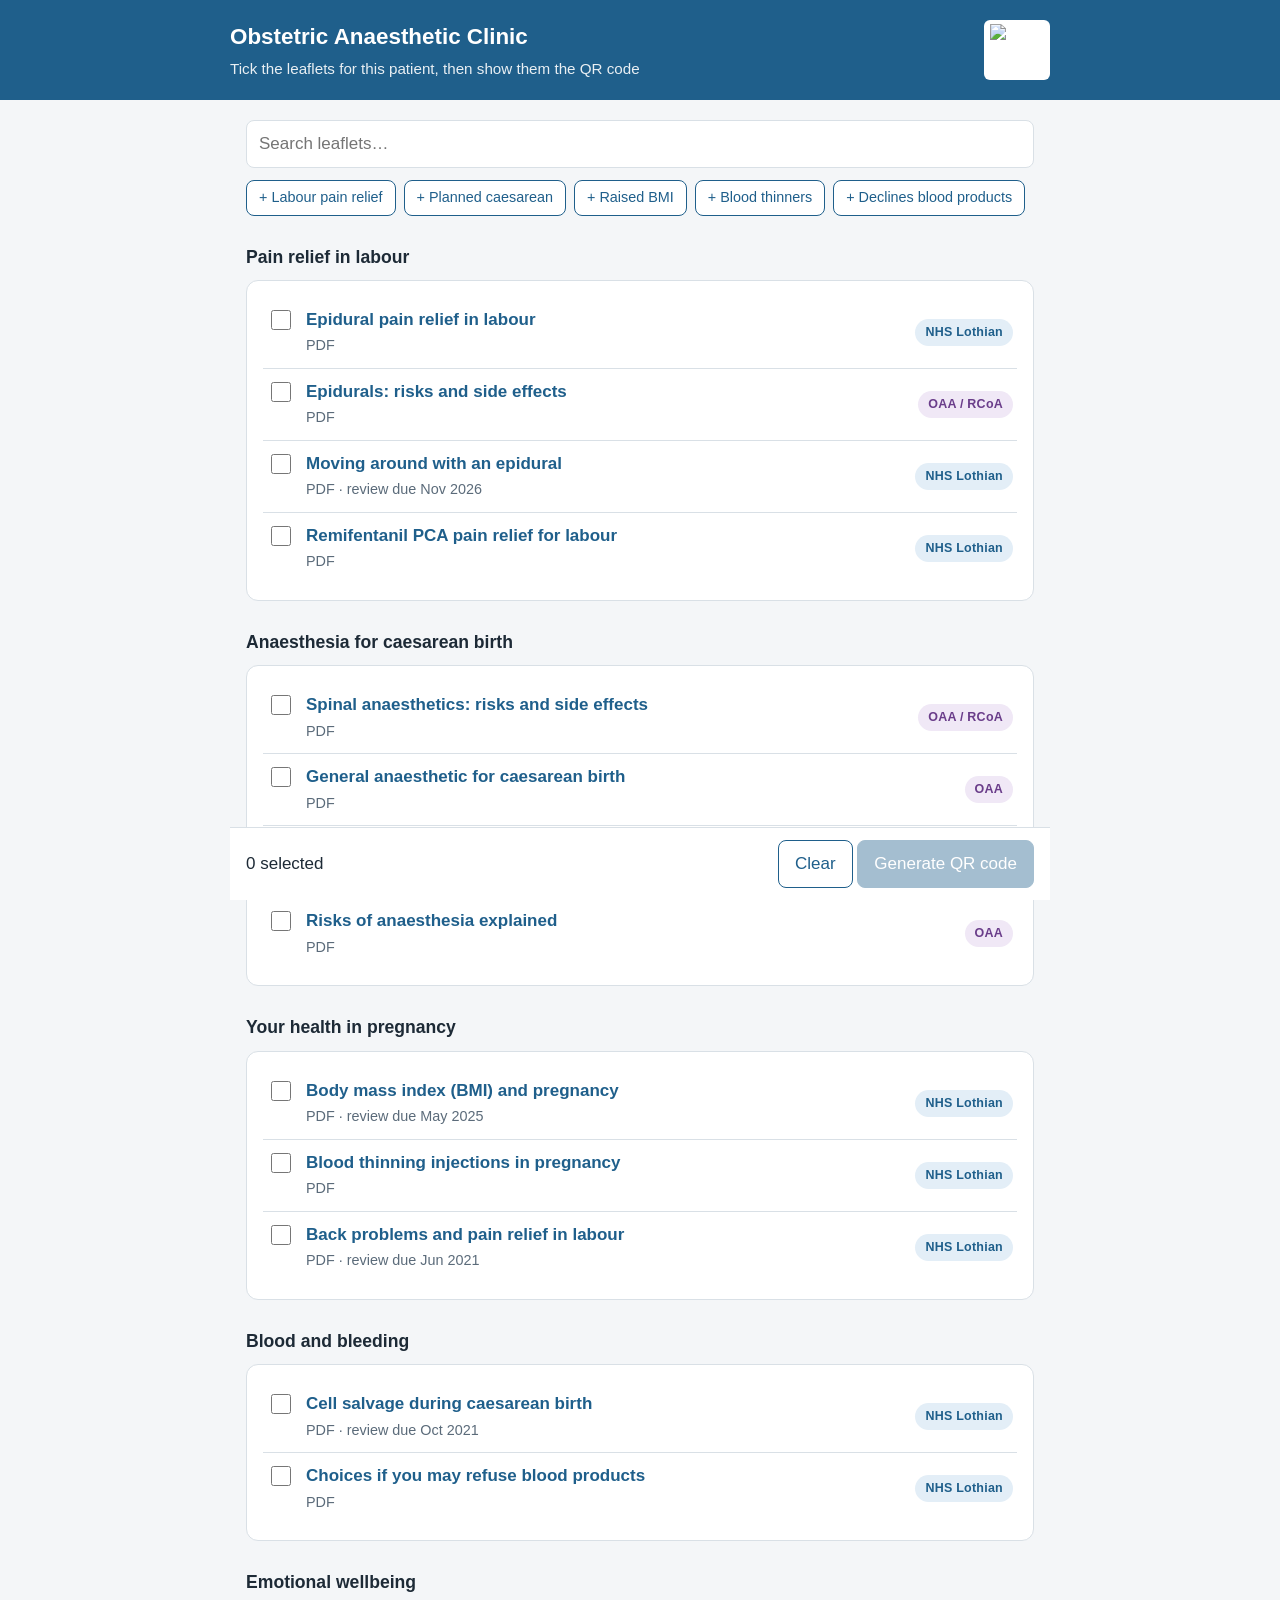
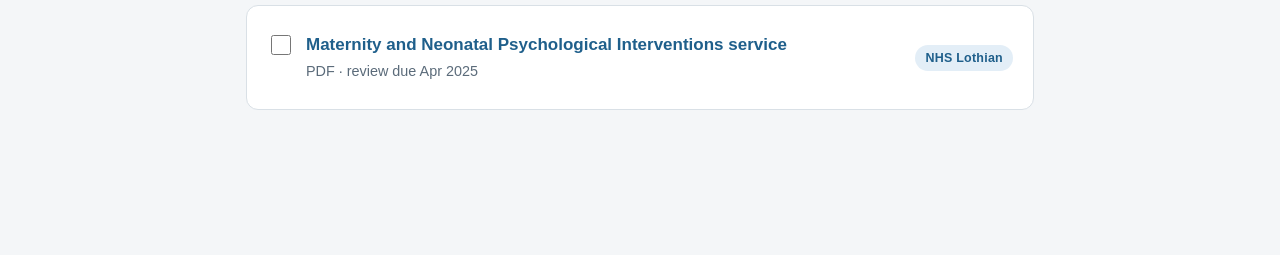
==== clinic.html @ af9a9899 "Add files via upload" ====
<!doctype html>
<html lang="en">
<head>
  <meta charset="utf-8">
  <meta name="viewport" content="width=device-width, initial-scale=1">
  <meta name="robots" content="noindex">
  <title>Obstetric Anaesthetic Clinic – Leaflets</title>
  <link rel="stylesheet" href="style.css">
  <script src="qrcode.js"></script>
</head>
<body>
  <header>
    <div class="inner"><div>
    <h1 id="clinic-name">Obstetric Anaesthetic Clinic</h1>
    <p>Tick the leaflets for this patient, then show them the QR code</p>
    </div><img class="logo" id="logo" alt="" hidden></div>
  </header>

  <main>
    <div id="picker">
      <div class="toolbar">
        <input type="search" id="search" placeholder="Search leaflets…" aria-label="Search leaflets">
      </div>
      <div class="bundles" id="bundles"></div>
      <div id="groups"></div>

      <div class="sticky">
        <span id="count">0 selected</span>
        <span>
          <button class="secondary" id="clear">Clear</button>
          <button id="generate" disabled>Generate QR code</button>
        </span>
      </div>
    </div>

    <section id="result" class="result" hidden>
      <h2>Ask the patient to scan this with their phone camera</h2>
      <div id="qr"></div>
      <p id="chosen-summary" class="note"></p>
      <p class="link-box" id="link"></p>
      <p class="no-print">
        <button class="secondary" id="copy">Copy link</button>
        <button class="secondary" id="print">Print for patient</button>
        <button id="next">Next patient</button>
      </p>
    </section>
  </main>

  <script src="leaflets.js"></script>
  <script>
    const cfg = window.LEAFLET_CONFIG;
    if (cfg.logo) { const lg = document.getElementById('logo'); lg.src = cfg.logo; lg.alt = 'Logo'; lg.hidden = false; }
    document.getElementById('clinic-name').textContent = cfg.clinicName;
    const byId = Object.fromEntries(cfg.leaflets.map(l => [l.id, l]));
    const selected = new Set();

    // Build grouped checklist
    const groups = document.getElementById('groups');
    cfg.categories.forEach(cat => {
      const items = cfg.leaflets.filter(l => l.category === cat);
      if (!items.length) return;
      const h = document.createElement('h2');
      h.textContent = cat;
      const box = document.createElement('div');
      box.className = 'card';
      items.forEach(l => {
        const row = document.createElement('label');
        row.className = 'leaflet-row';
        row.dataset.search = (l.title + ' ' + l.source + ' ' + cat).toLowerCase();
        row.innerHTML = `<input type="checkbox" value="${l.id}"><span class="text"><span class="title"></span><br><span class="meta"></span></span><span class="badge"></span>`;
        row.querySelector('.title').textContent = l.title;
        row.querySelector('.meta').textContent = (l.file ? 'PDF' : 'Web page') +
          (l.review ? ` · review due ${l.review}` : '');
        const src = (cfg.sources || {})[l.source] || {};
        const badge = row.querySelector('.badge');
        badge.classList.add(src.style || 'a');
        badge.title = l.source;
        if (src.logo) {
          const img = document.createElement('img');
          img.src = src.logo; img.alt = l.source;
          badge.classList.add('has-logo');
          badge.appendChild(img);
        } else {
          badge.textContent = l.source;
        }
        row.querySelector('input').addEventListener('change', e => {
          e.target.checked ? selected.add(l.id) : selected.delete(l.id);
          update();
        });
        box.appendChild(row);
      });
      const section = document.createElement('section');
      section.append(h, box);
      groups.appendChild(section);
    });

    // Bundles
    const bundles = document.getElementById('bundles');
    (cfg.bundles || []).forEach(b => {
      const btn = document.createElement('button');
      btn.className = 'secondary';
      btn.textContent = '+ ' + b.name;
      btn.onclick = () => { b.ids.forEach(id => byId[id] && selected.add(id)); syncBoxes(); };
      bundles.appendChild(btn);
    });

    // Search
    document.getElementById('search').addEventListener('input', e => {
      const q = e.target.value.toLowerCase();
      document.querySelectorAll('.leaflet-row').forEach(r => {
        r.style.display = r.dataset.search.includes(q) ? '' : 'none';
      });
      document.querySelectorAll('#groups section').forEach(s => {
        const any = [...s.querySelectorAll('.leaflet-row')].some(r => r.style.display !== 'none');
        s.style.display = any ? '' : 'none';
      });
    });

    function syncBoxes() {
      document.querySelectorAll('.leaflet-row input').forEach(i => i.checked = selected.has(i.value));
      update();
    }
    function update() {
      document.getElementById('count').textContent = `${selected.size} selected`;
      document.getElementById('generate').disabled = selected.size === 0;
    }

    // Generate link + QR
    let link = '';
    document.getElementById('generate').onclick = () => {
      const ids = cfg.leaflets.map(l => l.id).filter(id => selected.has(id)); // stable order
      const url = new URL('index.html', location.href);
      url.search = '?l=' + ids.join(',');
      link = url.toString();

      const qr = document.getElementById('qr');
      const code = qrcode(0, 'M');
      code.addData(link);
      code.make();
      qr.innerHTML = code.createSvgTag({ cellSize: 6, margin: 2, scalable: false });

      document.getElementById('link').textContent = link;
      document.getElementById('chosen-summary').textContent =
        ids.map(id => byId[id].title).join(' · ');
      document.getElementById('picker').hidden = true;
      document.getElementById('result').hidden = false;
      window.scrollTo(0, 0);
    };

    document.getElementById('copy').onclick = async () => {
      try { await navigator.clipboard.writeText(link); document.getElementById('copy').textContent = 'Copied'; }
      catch { prompt('Copy this link:', link); }
    };
    document.getElementById('clear').onclick = () => { selected.clear(); syncBoxes(); };
    document.getElementById('print').onclick = () => window.print();
    document.getElementById('next').onclick = () => {
      selected.clear(); syncBoxes();
      document.getElementById('search').value = '';
      document.getElementById('search').dispatchEvent(new Event('input'));
      document.getElementById('copy').textContent = 'Copy link';
      document.getElementById('result').hidden = true;
      document.getElementById('picker').hidden = false;
    };
  </script>
</body>
</html>
---- style.css ----
:root {
  --bg: #f4f6f8;
  --card: #ffffff;
  --text: #1d2a36;
  --muted: #5b6b7a;
  --line: #d9e0e6;
  --accent: #1f5f8b;
  --accent-soft: #e6f0f7;
  --good: #1e7a4f;
  --radius: 12px;
  --header: #1f5f8b;
  --on-accent: #ffffff;
  --src-a: #1f5f8b; --src-a-bg: #e3eef7;
  --src-b: #6a3d8a; --src-b-bg: #f0e8f6;
}
@media (prefers-color-scheme: dark) {
  :root:not([data-theme="light"]) {
    --bg: #111a22; --card: #1a2530; --text: #e4ebf1; --muted: #9aabba;
    --line: #2c3a47; --accent: #6fb0dc; --accent-soft: #1d3345; --header: #173f5c; --on-accent: #0d1a24; --src-a: #9ccbeb; --src-a-bg: #1d3345; --src-b: #d3b3ea; --src-b-bg: #33254a; color-scheme: dark;
  }
}
:root[data-theme="dark"] {
  --bg: #111a22; --card: #1a2530; --text: #e4ebf1; --muted: #9aabba;
  --line: #2c3a47; --accent: #6fb0dc; --accent-soft: #1d3345; --header: #173f5c; --on-accent: #0d1a24; --src-a: #9ccbeb; --src-a-bg: #1d3345; --src-b: #d3b3ea; --src-b-bg: #33254a; color-scheme: dark;
}

* { box-sizing: border-box; }

body {
  margin: 0;
  font-family: -apple-system, BlinkMacSystemFont, "Segoe UI", Roboto, Arial, sans-serif;
  background: var(--bg);
  color: var(--text);
  line-height: 1.5;
  font-size: 17px;
}

header {
  background: var(--header);
  color: #fff;
  padding: 20px 16px;
}
header .inner { max-width: 820px; margin: 0 auto; display: flex; align-items: center; gap: 16px; }
header .inner > div { flex: 1; min-width: 0; }
header .logo { height: 60px; width: auto; background: #fff; padding: 4px 6px; border-radius: 6px; flex-shrink: 0; }
header h1 { margin: 0; font-size: 1.4rem; }
header p { margin: 4px 0 0; opacity: .9; font-size: .95rem; }

main { max-width: 820px; margin: 0 auto; padding: 20px 16px 60px; }

h2 { font-size: 1.1rem; margin: 28px 0 10px; }

.card {
  background: var(--card);
  border: 1px solid var(--line);
  border-radius: var(--radius);
  padding: 16px;
  margin-bottom: 12px;
}

a.card { display: block; color: inherit; text-decoration: none; }
a.card:hover, a.card:focus { border-color: var(--accent); outline: none; }
.card .title { font-weight: 600; color: var(--accent); }
.card .meta { color: var(--muted); font-size: .9rem; }

.featured a.card { background: var(--accent-soft); border-color: transparent; }

.note { color: var(--muted); font-size: .9rem; }

button {
  font: inherit;
  border-radius: 8px;
  border: 1px solid var(--accent);
  background: var(--accent);
  color: var(--on-accent);
  padding: 10px 16px;
  cursor: pointer;
}
button.secondary { background: var(--card); color: var(--accent); }
button:disabled { opacity: .4; cursor: default; }

/* Clinic page */
.toolbar { display: flex; gap: 8px; flex-wrap: wrap; align-items: center; margin-bottom: 12px; }
.toolbar input[type=search] {
  flex: 1 1 220px; font: inherit; padding: 10px 12px;
  border: 1px solid var(--line); border-radius: 8px;
  background: var(--card); color: var(--text);
}
.bundles { display: flex; gap: 8px; flex-wrap: wrap; }
.bundles button { padding: 6px 12px; font-size: .9rem; }

.leaflet-row {
  display: flex; gap: 12px; align-items: flex-start;
  padding: 10px 4px; border-bottom: 1px solid var(--line); cursor: pointer;
}
.leaflet-row:last-child { border-bottom: none; }
.leaflet-row .text { flex: 1; min-width: 0; }
.badge {
  flex-shrink: 0; align-self: center; font-size: .78rem; font-weight: 600; letter-spacing: .02em;
  padding: 4px 10px; border-radius: 999px; white-space: nowrap;
}
.badge.a { color: var(--src-a); background: var(--src-a-bg); }
.badge.b { color: var(--src-b); background: var(--src-b-bg); }
.badge img { height: 40px; width: auto; display: block; }
.badge.has-logo { background: #fff; padding: 3px 6px; border-radius: 6px; }
.leaflet-row input { width: 20px; height: 20px; margin-top: 3px; flex-shrink: 0; }

.sticky {
  position: sticky; bottom: 0; background: var(--card);
  border-top: 1px solid var(--line); padding: 12px 16px;
  display: flex; justify-content: space-between; align-items: center; gap: 12px;
  margin: 0 -16px;
}

.result { text-align: center; }
#qr { display: inline-block; padding: 12px; background: #fff; margin: 12px 0; }
#qr img, #qr canvas, #qr svg { display: block; }
.link-box {
  word-break: break-all; font-family: monospace; font-size: .85rem;
  background: var(--bg); padding: 8px; border-radius: 6px;
}

@media print {
  header, .toolbar, .sticky, #picker, .no-print { display: none !important; }
  body { background: #fff; }
  .card { border: none; }
}
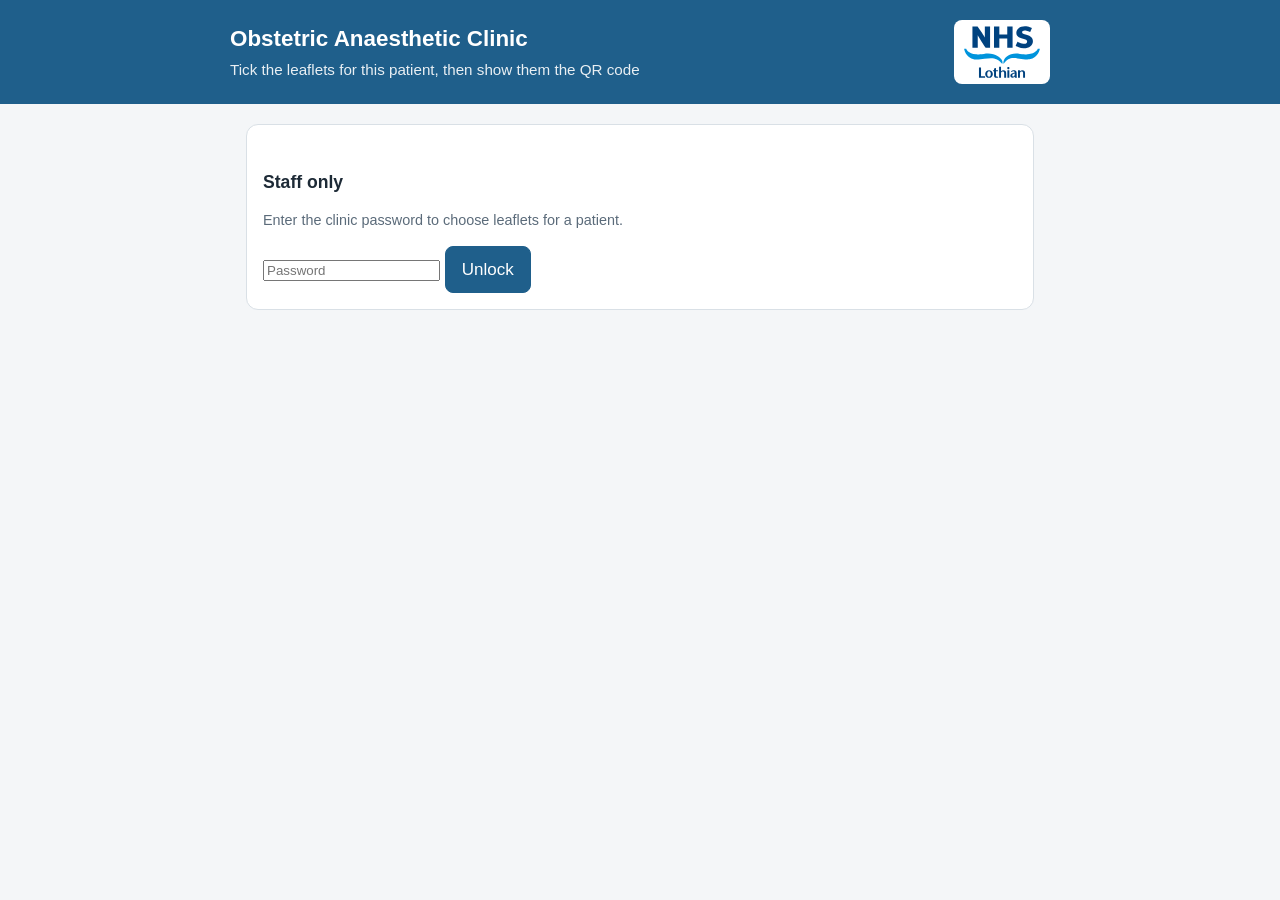
==== commit b2ef0ebd: "Add files via upload" ====
--- a/clinic.html
+++ b/clinic.html
@@ -3,7 +3,7 @@
 <head>
   <meta charset="utf-8">
   <meta name="viewport" content="width=device-width, initial-scale=1">
-  <meta name="robots" content="noindex">
+  <meta name="robots" content="noindex, nofollow">
   <title>Obstetric Anaesthetic Clinic – Leaflets</title>
   <link rel="stylesheet" href="style.css">
   <script src="qrcode.js"></script>
@@ -17,7 +17,15 @@
   </header>
 
   <main>
-    <div id="picker">
+    <form id="lock" class="card lock" autocomplete="off">
+      <h2>Staff only</h2>
+      <p class="note">Enter the clinic password to choose leaflets for a patient.</p>
+      <input type="password" id="pw" aria-label="Clinic password" placeholder="Password">
+      <button type="submit">Unlock</button>
+      <p class="error" id="pw-error" hidden>That password isn't right. Check it and try again.</p>
+    </form>
+
+    <div id="picker" hidden>
       <div class="toolbar">
         <input type="search" id="search" placeholder="Search leaflets…" aria-label="Search leaflets">
       </div>
@@ -48,6 +56,31 @@
 
   <script src="leaflets.js"></script>
   <script>
+    // Password gate. Stops casual visitors, not a determined one. The password is stored scrambled (SHA-256),
+    // ignoring capitals. To change it, replace PW_HASH with the SHA-256 of the new password in lowercase.
+    const PW_HASH = '42a895e31309a2a85c7701ca7c13bb1b004a3ef6bee80c1799d8aae41e88fbfd';
+    const KEY = 'oac-unlocked';
+    async function sha256(t) {
+      const buf = await crypto.subtle.digest('SHA-256', new TextEncoder().encode(t));
+      return [...new Uint8Array(buf)].map(b => b.toString(16).padStart(2, '0')).join('');
+    }
+    function unlock() {
+      document.getElementById('lock').hidden = true;
+      document.getElementById('picker').hidden = false;
+    }
+    try { if (localStorage.getItem(KEY) === PW_HASH) unlock(); } catch (e) {}
+    document.getElementById('lock').addEventListener('submit', async e => {
+      e.preventDefault();
+      const h = await sha256(document.getElementById('pw').value.trim().toLowerCase());
+      if (h === PW_HASH) {
+        try { localStorage.setItem(KEY, PW_HASH); } catch (e) {}
+        unlock();
+      } else {
+        document.getElementById('pw-error').hidden = false;
+        document.getElementById('pw').select();
+      }
+    });
+
     const cfg = window.LEAFLET_CONFIG;
     if (cfg.logo) { const lg = document.getElementById('logo'); lg.src = cfg.logo; lg.alt = 'Logo'; lg.hidden = false; }
     document.getElementById('clinic-name').textContent = cfg.clinicName;
--- a/style.css
+++ b/style.css
@@ -42,7 +42,7 @@
 }
 header .inner { max-width: 820px; margin: 0 auto; display: flex; align-items: center; gap: 16px; }
 header .inner > div { flex: 1; min-width: 0; }
-header .logo { height: 60px; width: auto; background: #fff; padding: 4px 6px; border-radius: 6px; flex-shrink: 0; }
+header .logo { height: 64px; width: auto; background: #fff; padding: 6px 10px; border-radius: 8px; flex-shrink: 0; }
 header h1 { margin: 0; font-size: 1.4rem; }
 header p { margin: 4px 0 0; opacity: .9; font-size: .95rem; }
 
